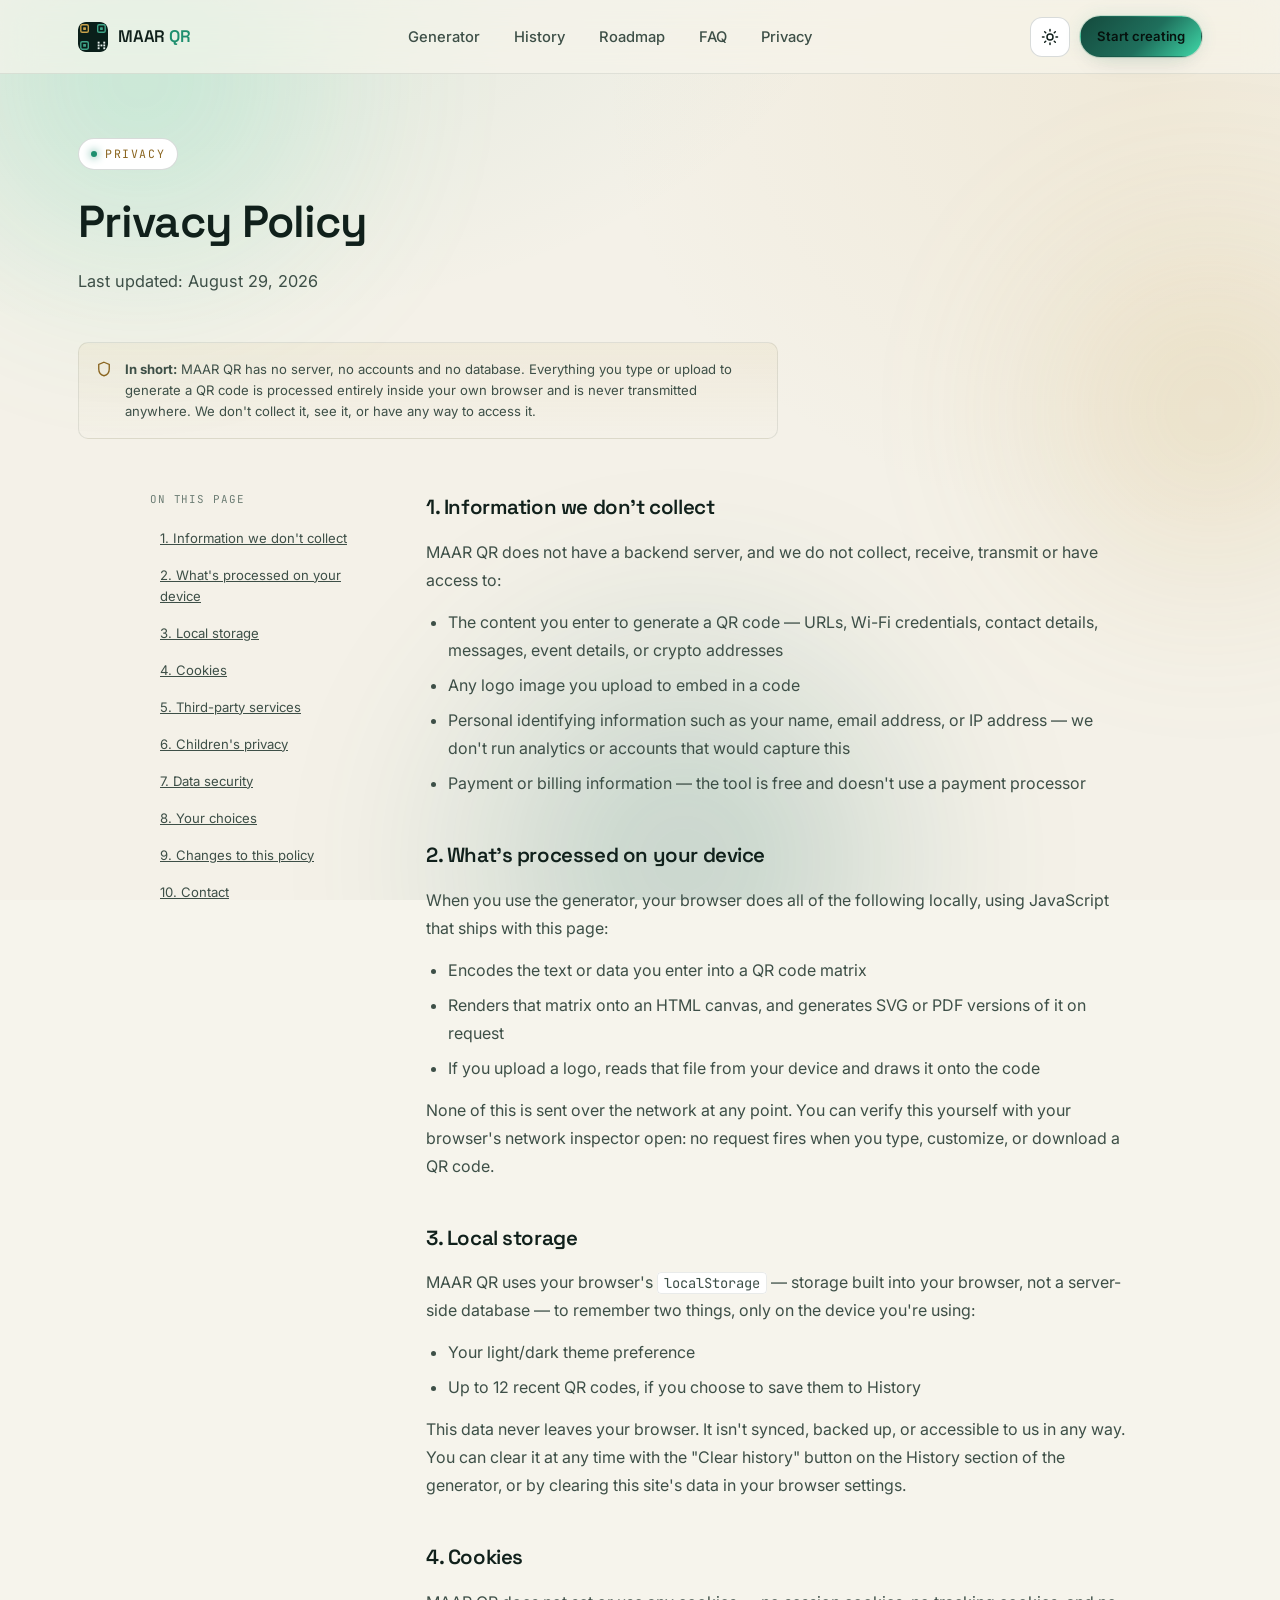
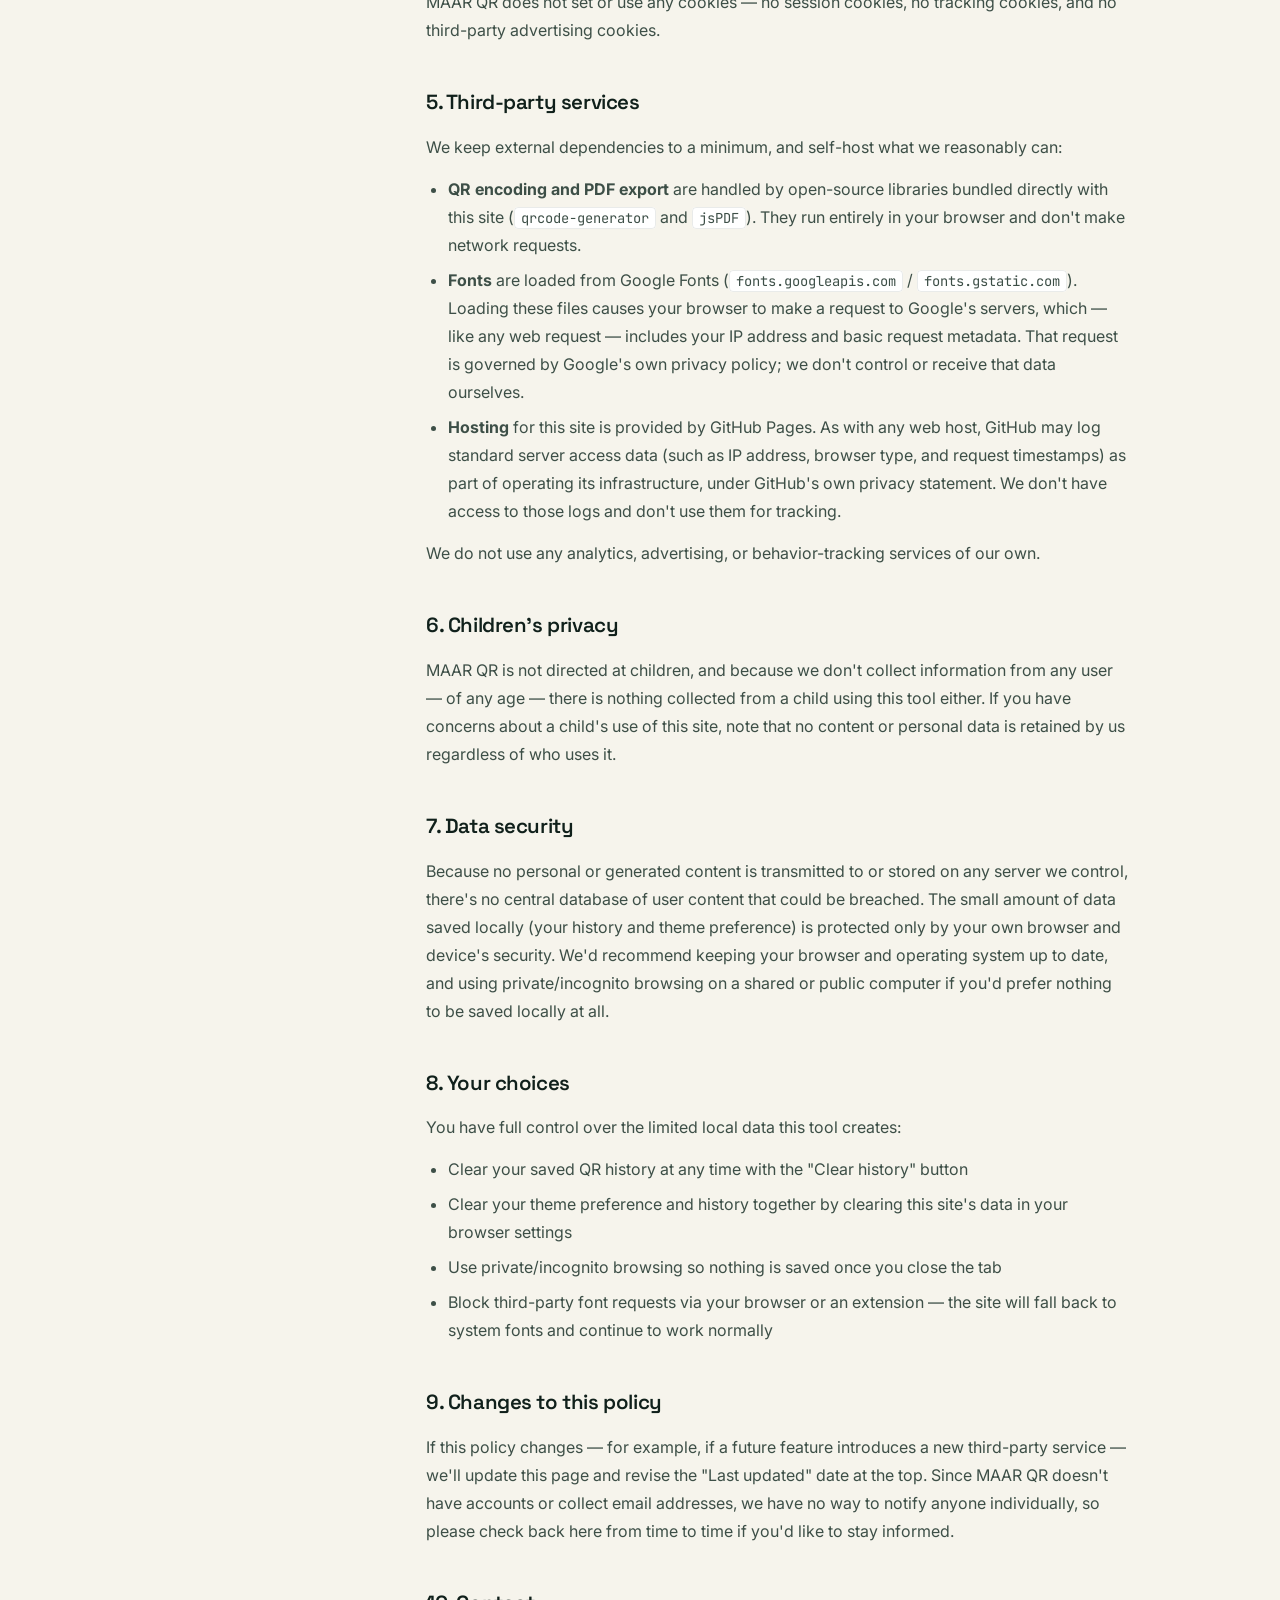
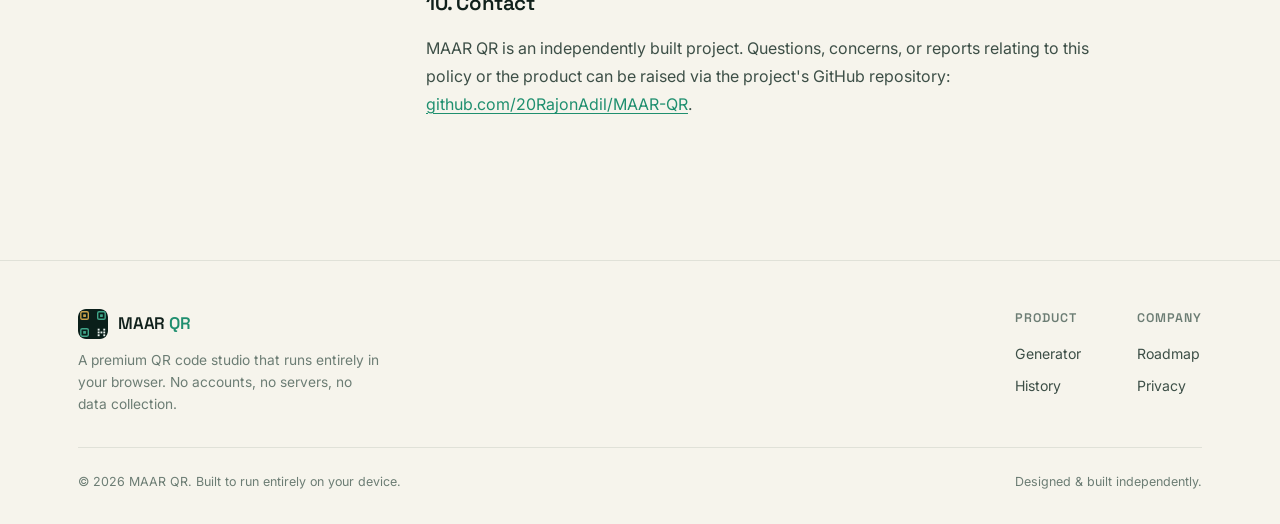
==== privacy.html @ c6dc69b6 "Add a proper, standalone Privacy Policy page - New privacy.html: a real legal document (own URL, ind" ====
<!DOCTYPE html>
<html lang="en">
<head>
<meta charset="UTF-8">
<meta name="viewport" content="width=device-width, initial-scale=1.0">
<title>Privacy Policy — MAAR QR</title>
<meta name="description" content="MAAR QR's privacy policy: what data is (and isn't) collected, how local storage is used, and the third-party services this site relies on.">
<meta name="theme-color" content="#0a1f1a">
<meta name="color-scheme" content="dark light">
<meta name="author" content="MAAR QR">
<meta name="robots" content="index, follow">
<link rel="canonical" href="https://20rajonadil.github.io/MAAR-QR/privacy.html">

<!-- Open Graph -->
<meta property="og:title" content="Privacy Policy — MAAR QR">
<meta property="og:description" content="What data MAAR QR does and doesn't collect, and how the small amount of local data it uses is handled.">
<meta property="og:type" content="website">
<meta property="og:url" content="https://20rajonadil.github.io/MAAR-QR/privacy.html">
<meta property="og:image" content="https://20rajonadil.github.io/MAAR-QR/icons/icon-512.png">
<meta property="og:site_name" content="MAAR QR">

<!-- Favicon & icons -->
<link rel="icon" type="image/svg+xml" href="icons/favicon.svg">
<link rel="icon" type="image/png" sizes="32x32" href="icons/favicon-32.png">
<link rel="apple-touch-icon" sizes="180x180" href="icons/apple-touch-icon.png">
<link rel="alternate icon" href="icons/favicon-32.png">
<link rel="manifest" href="site.webmanifest">

<!-- Fonts -->
<link rel="preconnect" href="https://fonts.googleapis.com">
<link rel="preconnect" href="https://fonts.gstatic.com" crossorigin>
<link href="https://fonts.googleapis.com/css2?family=Space+Grotesk:wght@500;600;700&family=Inter:wght@400;500;600;700&family=JetBrains+Mono:wght@400;500&display=swap" rel="stylesheet">

<link rel="stylesheet" href="css/styles.css">
</head>
<body>

<a class="skip-link" href="#main-content">Skip to content</a>

<div class="ambient" aria-hidden="true">
  <div class="orb orb--1"></div>
  <div class="orb orb--2"></div>
  <div class="orb orb--3"></div>
  <div class="grain"></div>
</div>

<header class="site-header">
  <nav class="nav" aria-label="Primary">
    <a href="index.html#top" class="brand">
      <img src="icons/favicon.svg" alt="" class="brand__mark">
      <span class="brand__name">MAAR <em>QR</em></span>
    </a>
    <ul class="nav__links" id="navLinks">
      <li><a href="index.html#generator">Generator</a></li>
      <li><a href="index.html#history">History</a></li>
      <li><a href="index.html#roadmap">Roadmap</a></li>
      <li><a href="index.html#faq">FAQ</a></li>
      <li><a href="privacy.html" aria-current="page">Privacy</a></li>
    </ul>
    <div class="nav__actions">
      <button class="theme-toggle" id="themeToggle" type="button" aria-label="Toggle dark or light theme">
        <svg class="moon" viewBox="0 0 24 24" fill="none" stroke="currentColor" stroke-width="2" stroke-linecap="round"><path d="M21 12.79A9 9 0 1111.21 3 7 7 0 0021 12.79z"/></svg>
        <svg class="sun" viewBox="0 0 24 24" fill="none" stroke="currentColor" stroke-width="2" stroke-linecap="round"><circle cx="12" cy="12" r="4"/><path d="M12 2v2M12 20v2M4.9 4.9l1.4 1.4M17.7 17.7l1.4 1.4M2 12h2M20 12h2M4.9 19.1l1.4-1.4M17.7 6.3l1.4-1.4"/></svg>
      </button>
      <a href="index.html#generator" class="btn btn--primary btn--sm">Start creating</a>
      <button class="nav__toggle" id="navToggle" type="button" aria-label="Toggle menu" aria-expanded="false">
        <svg viewBox="0 0 24 24" fill="none" stroke="currentColor" stroke-width="2" stroke-linecap="round"><path d="M4 7h16M4 12h16M4 17h16"/></svg>
      </button>
    </div>
  </nav>
</header>

<main id="top" role="main">
<div id="main-content" tabindex="-1"></div>

  <section class="section" style="padding-top:64px;">
    <div class="container">
      <div class="section__head" style="max-width:70ch;">
        <span class="eyebrow"><span class="dot"></span> Privacy</span>
        <h1 style="font-size:clamp(2rem, 4vw, 2.8rem); margin:16px 0 10px;">Privacy Policy</h1>
        <p class="legal-updated">Last updated: August 29, 2026</p>
      </div>

      <div class="privacy-note" style="max-width:70ch; margin:28px 0 52px;">
        <svg viewBox="0 0 24 24" fill="none" stroke="currentColor" stroke-width="1.8"><path d="M12 3l7 3v6c0 4.5-3 8-7 9-4-1-7-4.5-7-9V6l7-3z"/></svg>
        <p><strong>In short:</strong> MAAR QR has no server, no accounts and no database. Everything you type or upload to generate a QR code is processed entirely inside your own browser and is never transmitted anywhere. We don't collect it, see it, or have any way to access it.</p>
      </div>

      <div class="legal-layout">
        <nav class="legal-toc" aria-label="Sections of this policy">
          <span>On this page</span>
          <a href="#collect">1. Information we don't collect</a>
          <a href="#device">2. What's processed on your device</a>
          <a href="#storage">3. Local storage</a>
          <a href="#cookies">4. Cookies</a>
          <a href="#third-party">5. Third-party services</a>
          <a href="#children">6. Children's privacy</a>
          <a href="#security">7. Data security</a>
          <a href="#choices">8. Your choices</a>
          <a href="#changes">9. Changes to this policy</a>
          <a href="#contact">10. Contact</a>
        </nav>

        <div class="legal-body">
          <h2 id="collect">1. Information we don't collect</h2>
          <p>MAAR QR does not have a backend server, and we do not collect, receive, transmit or have access to:</p>
          <ul>
            <li>The content you enter to generate a QR code — URLs, Wi-Fi credentials, contact details, messages, event details, or crypto addresses</li>
            <li>Any logo image you upload to embed in a code</li>
            <li>Personal identifying information such as your name, email address, or IP address — we don't run analytics or accounts that would capture this</li>
            <li>Payment or billing information — the tool is free and doesn't use a payment processor</li>
          </ul>

          <h2 id="device">2. What's processed on your device</h2>
          <p>When you use the generator, your browser does all of the following locally, using JavaScript that ships with this page:</p>
          <ul>
            <li>Encodes the text or data you enter into a QR code matrix</li>
            <li>Renders that matrix onto an HTML canvas, and generates SVG or PDF versions of it on request</li>
            <li>If you upload a logo, reads that file from your device and draws it onto the code</li>
          </ul>
          <p>None of this is sent over the network at any point. You can verify this yourself with your browser's network inspector open: no request fires when you type, customize, or download a QR code.</p>

          <h2 id="storage">3. Local storage</h2>
          <p>MAAR QR uses your browser's <code>localStorage</code> — storage built into your browser, not a server-side database — to remember two things, only on the device you're using:</p>
          <ul>
            <li>Your light/dark theme preference</li>
            <li>Up to 12 recent QR codes, if you choose to save them to History</li>
          </ul>
          <p>This data never leaves your browser. It isn't synced, backed up, or accessible to us in any way. You can clear it at any time with the "Clear history" button on the History section of the generator, or by clearing this site's data in your browser settings.</p>

          <h2 id="cookies">4. Cookies</h2>
          <p>MAAR QR does not set or use any cookies — no session cookies, no tracking cookies, and no third-party advertising cookies.</p>

          <h2 id="third-party">5. Third-party services</h2>
          <p>We keep external dependencies to a minimum, and self-host what we reasonably can:</p>
          <ul>
            <li><strong>QR encoding and PDF export</strong> are handled by open-source libraries bundled directly with this site (<code>qrcode-generator</code> and <code>jsPDF</code>). They run entirely in your browser and don't make network requests.</li>
            <li><strong>Fonts</strong> are loaded from Google Fonts (<code>fonts.googleapis.com</code> / <code>fonts.gstatic.com</code>). Loading these files causes your browser to make a request to Google's servers, which — like any web request — includes your IP address and basic request metadata. That request is governed by Google's own privacy policy; we don't control or receive that data ourselves.</li>
            <li><strong>Hosting</strong> for this site is provided by GitHub Pages. As with any web host, GitHub may log standard server access data (such as IP address, browser type, and request timestamps) as part of operating its infrastructure, under GitHub's own privacy statement. We don't have access to those logs and don't use them for tracking.</li>
          </ul>
          <p>We do not use any analytics, advertising, or behavior-tracking services of our own.</p>

          <h2 id="children">6. Children's privacy</h2>
          <p>MAAR QR is not directed at children, and because we don't collect information from any user — of any age — there is nothing collected from a child using this tool either. If you have concerns about a child's use of this site, note that no content or personal data is retained by us regardless of who uses it.</p>

          <h2 id="security">7. Data security</h2>
          <p>Because no personal or generated content is transmitted to or stored on any server we control, there's no central database of user content that could be breached. The small amount of data saved locally (your history and theme preference) is protected only by your own browser and device's security. We'd recommend keeping your browser and operating system up to date, and using private/incognito browsing on a shared or public computer if you'd prefer nothing to be saved locally at all.</p>

          <h2 id="choices">8. Your choices</h2>
          <p>You have full control over the limited local data this tool creates:</p>
          <ul>
            <li>Clear your saved QR history at any time with the "Clear history" button</li>
            <li>Clear your theme preference and history together by clearing this site's data in your browser settings</li>
            <li>Use private/incognito browsing so nothing is saved once you close the tab</li>
            <li>Block third-party font requests via your browser or an extension — the site will fall back to system fonts and continue to work normally</li>
          </ul>

          <h2 id="changes">9. Changes to this policy</h2>
          <p>If this policy changes — for example, if a future feature introduces a new third-party service — we'll update this page and revise the "Last updated" date at the top. Since MAAR QR doesn't have accounts or collect email addresses, we have no way to notify anyone individually, so please check back here from time to time if you'd like to stay informed.</p>

          <h2 id="contact">10. Contact</h2>
          <p>MAAR QR is an independently built project. Questions, concerns, or reports relating to this policy or the product can be raised via the project's GitHub repository: <a href="https://github.com/20RajonAdil/MAAR-QR/issues" target="_blank" rel="noopener noreferrer">github.com/20RajonAdil/MAAR-QR</a>.</p>
        </div>
      </div>
    </div>
  </section>

</main>

<footer class="site-footer">
  <div class="container">
    <div class="footer__grid">
      <div class="footer__brand">
        <a href="index.html#top" class="brand">
          <img src="icons/favicon.svg" alt="" class="brand__mark">
          <span class="brand__name">MAAR <em>QR</em></span>
        </a>
        <p>A premium QR code studio that runs entirely in your browser. No accounts, no servers, no data collection.</p>
      </div>
      <div class="footer__links">
        <div class="footer__col">
          <h4>Product</h4>
          <a href="index.html#generator">Generator</a>
          <a href="index.html#history">History</a>
        </div>
        <div class="footer__col">
          <h4>Company</h4>
          <a href="index.html#roadmap">Roadmap</a>
          <a href="privacy.html">Privacy</a>
        </div>
      </div>
    </div>
    <div class="footer__bottom">
      <span>© <span id="year"></span> MAAR QR. Built to run entirely on your device.</span>
      <span>Designed &amp; built independently.</span>
    </div>
  </div>
</footer>

<script>
  // Self-contained: this page doesn't load the generator/app.js, so theme,
  // mobile nav and scroll-reveal are handled directly here.
  (() => {
    'use strict';
    const root = document.documentElement;
    const savedTheme = localStorage.getItem('maarqr-theme');
    if (savedTheme) {
      root.setAttribute('data-theme', savedTheme);
    } else if (window.matchMedia('(prefers-color-scheme: light)').matches) {
      root.setAttribute('data-theme', 'light');
    }
    document.getElementById('themeToggle')?.addEventListener('click', () => {
      const next = root.getAttribute('data-theme') === 'light' ? 'dark' : 'light';
      root.setAttribute('data-theme', next);
      localStorage.setItem('maarqr-theme', next);
    });

    const navToggle = document.getElementById('navToggle');
    const navLinks = document.getElementById('navLinks');
    navToggle?.addEventListener('click', () => {
      const open = navLinks.classList.toggle('is-open');
      navToggle.setAttribute('aria-expanded', String(open));
    });
    navLinks?.querySelectorAll('a').forEach(a => a.addEventListener('click', () => {
      navLinks.classList.remove('is-open');
    }));

    const yearEl = document.getElementById('year');
    if (yearEl) yearEl.textContent = new Date().getFullYear();
  })();
</script>

</body>
</html>
---- css/styles.css ----
/* ==========================================================================
   MAAR QR — Design System
   Space Grotesk (display) / Inter (body) / JetBrains Mono (data)
   ========================================================================== */

:root{
  /* ---- Dark (default) palette ---- */
  --void:#050f0c;
  --bg-0:#081a15;
  --bg-1:#0b241d;
  --surface:#0f2a23;
  --surface-2:#12332a;
  --border:rgba(234,243,239,0.09);
  --border-strong:rgba(234,243,239,0.16);
  --text-0:#eaf3ef;
  --text-1:#b7cbc3;
  --text-2:#7f978d;
  --emerald:#1f6f5c;
  --emerald-bright:#3fd8a8;
  --teal:#12665c;
  --gold:#c9a24b;
  --gold-bright:#e6c775;
  --danger:#d16a5b;

  --grad-emerald: linear-gradient(135deg,#144a3d 0%,#1f6f5c 55%,#3fd8a8 100%);
  --grad-gold: linear-gradient(135deg,#8a6d2c 0%,#c9a24b 55%,#eccf87 100%);

  --shadow-soft: 0 1px 2px rgba(0,0,0,0.24), 0 12px 32px -12px rgba(0,0,0,0.55);
  --shadow-lift: 0 2px 4px rgba(0,0,0,0.3), 0 24px 48px -16px rgba(0,0,0,0.6);
  --glow-emerald: 0 0 0 1px rgba(63,216,168,0.25), 0 0 24px rgba(63,216,168,0.16);
  --glow-gold: 0 0 0 1px rgba(230,199,117,0.3), 0 0 22px rgba(230,199,117,0.18);

  --radius-s:10px;
  --radius-m:16px;
  --radius-l:24px;
  --radius-xl:32px;

  --font-display:'Space Grotesk', system-ui, sans-serif;
  --font-body:'Inter', system-ui, sans-serif;
  --font-mono:'JetBrains Mono', ui-monospace, monospace;

  --ease-out: cubic-bezier(.16,1,.3,1);
  --ease-soft: cubic-bezier(.4,0,.2,1);

  color-scheme: dark;
}

html[data-theme="light"]{
  --void:#f4f1e8;
  --bg-0:#f6f4ec;
  --bg-1:#ffffff;
  --surface:#ffffff;
  --surface-2:#f0ede2;
  --border:rgba(16,32,27,0.09);
  --border-strong:rgba(16,32,27,0.16);
  --text-0:#10201b;
  --text-1:#3d4f47;
  --text-2:#6c7d74;
  --emerald:#1f6f5c;
  --emerald-bright:#1f8f6f;
  --teal:#0f5c52;
  --gold:#a3792b;
  --gold-bright:#8a6520;

  --shadow-soft: 0 1px 2px rgba(16,32,27,0.06), 0 12px 28px -14px rgba(16,32,27,0.18);
  --shadow-lift: 0 2px 6px rgba(16,32,27,0.08), 0 24px 44px -18px rgba(16,32,27,0.22);
  --glow-emerald: 0 0 0 1px rgba(31,143,111,0.18), 0 0 18px rgba(31,143,111,0.12);
  --glow-gold: 0 0 0 1px rgba(138,101,32,0.22), 0 0 18px rgba(138,101,32,0.12);
  color-scheme: light;
}

*,*::before,*::after{box-sizing:border-box;}
html{scroll-behavior:smooth;}
@media (prefers-reduced-motion: reduce){
  html{scroll-behavior:auto;}
  *,*::before,*::after{animation-duration:0.001ms !important; animation-iteration-count:1 !important; transition-duration:0.001ms !important; scroll-behavior:auto !important;}
}

body{
  margin:0;
  background:var(--bg-0);
  color:var(--text-0);
  font-family:var(--font-body);
  font-size:16px;
  line-height:1.6;
  -webkit-font-smoothing:antialiased;
  transition:background .5s var(--ease-soft), color .5s var(--ease-soft);
  overflow-x:hidden;
}

h1,h2,h3,h4{
  font-family:var(--font-display);
  font-weight:600;
  letter-spacing:-0.02em;
  margin:0;
  color:var(--text-0);
}
p{margin:0;}
a{color:inherit;}
button{font-family:inherit;}
::selection{background:rgba(63,216,168,0.28); color:var(--text-0);}

:focus-visible{
  outline:2px solid var(--emerald-bright);
  outline-offset:3px;
  border-radius:6px;
}

.container{
  max-width:1180px;
  margin:0 auto;
  padding:0 28px;
}

/* ---------------------------------------------------------------------- */
/* Ambient background                                                     */
/* ---------------------------------------------------------------------- */
.ambient{
  position:fixed;
  inset:0;
  z-index:-1;
  overflow:hidden;
  background:
    radial-gradient(1200px 700px at 12% -10%, rgba(31,111,92,0.35), transparent 60%),
    radial-gradient(1000px 800px at 90% 10%, rgba(201,162,75,0.10), transparent 55%),
    var(--void);
  transition:background .6s var(--ease-soft);
}
html[data-theme="light"] .ambient{
  background:
    radial-gradient(1200px 700px at 12% -10%, rgba(31,143,111,0.10), transparent 60%),
    radial-gradient(1000px 800px at 90% 10%, rgba(201,162,75,0.10), transparent 55%),
    var(--void);
}
.orb{
  position:absolute;
  border-radius:50%;
  filter:blur(90px);
  opacity:.55;
  will-change:transform;
}
html[data-theme="light"] .orb{opacity:.28;}
.orb--1{width:520px;height:520px;top:-180px;left:-120px;background:radial-gradient(circle,#3fd8a8,transparent 70%);animation:drift1 46s ease-in-out infinite;}
.orb--2{width:460px;height:460px;top:20%;right:-160px;background:radial-gradient(circle,#c9a24b,transparent 70%);animation:drift2 54s ease-in-out infinite;}
.orb--3{width:600px;height:600px;bottom:-260px;left:30%;background:radial-gradient(circle,#12665c,transparent 70%);animation:drift3 60s ease-in-out infinite;}

@keyframes drift1{0%,100%{transform:translate(0,0) scale(1);}50%{transform:translate(60px,80px) scale(1.08);}}
@keyframes drift2{0%,100%{transform:translate(0,0) scale(1);}50%{transform:translate(-70px,50px) scale(0.95);}}
@keyframes drift3{0%,100%{transform:translate(0,0) scale(1);}50%{transform:translate(40px,-60px) scale(1.05);}}

.grain{
  position:absolute; inset:0;
  background-image:url("data:image/svg+xml,%3Csvg xmlns='http://www.w3.org/2000/svg' width='120' height='120'%3E%3Cfilter id='n'%3E%3CfeTurbulence type='fractalNoise' baseFrequency='0.85' numOctaves='2' stitchTiles='stitch'/%3E%3C/filter%3E%3Crect width='100%25' height='100%25' filter='url(%23n)' opacity='0.035'/%3E%3C/svg%3E");
  mix-blend-mode:overlay;
  pointer-events:none;
}

/* ---------------------------------------------------------------------- */
/* Header / nav                                                           */
/* ---------------------------------------------------------------------- */
.site-header{
  position:sticky; top:0; z-index:50;
  backdrop-filter:blur(16px) saturate(140%);
  background:color-mix(in srgb, var(--bg-0) 72%, transparent);
  border-bottom:1px solid var(--border);
}
.nav{
  position:relative;
  display:flex; align-items:center; justify-content:space-between;
  padding:16px 28px;
  max-width:1180px; margin:0 auto;
}
.brand{
  display:flex; align-items:center; gap:10px;
  font-family:var(--font-display); font-weight:600; font-size:1.05rem;
  letter-spacing:-0.01em;
  text-decoration:none; color:var(--text-0);
}
.brand__mark{width:30px;height:30px; border-radius:8px; display:block;}
.brand__name{white-space:nowrap;}
.brand__name em{font-style:normal; color:var(--emerald-bright);}

.nav__links{
  display:flex; gap:6px; align-items:center;
  list-style:none; margin:0; padding:0;
}
.nav__links a{
  text-decoration:none; color:var(--text-1); font-size:.92rem; font-weight:500;
  padding:9px 14px; border-radius:100px;
  transition:color .25s var(--ease-soft), background .25s var(--ease-soft);
}
.nav__links a:hover{color:var(--text-0); background:var(--surface-2);}

.nav__actions{display:flex; align-items:center; gap:10px;}

.theme-toggle{
  width:40px; height:40px; border-radius:12px;
  border:1px solid var(--border-strong);
  background:var(--surface);
  color:var(--text-0);
  display:grid; place-items:center;
  cursor:pointer;
  transition:box-shadow .3s var(--ease-soft), transform .2s var(--ease-soft), border-color .3s;
}
.theme-toggle:hover{box-shadow:var(--glow-emerald); border-color:var(--border-strong); transform:translateY(-1px);}
.theme-toggle svg{width:18px;height:18px;}
.theme-toggle .sun{display:none;}
html[data-theme="light"] .theme-toggle .moon{display:none;}
html[data-theme="light"] .theme-toggle .sun{display:block;}

.nav__toggle{
  display:none;
  width:40px;height:40px; border-radius:12px;
  border:1px solid var(--border-strong); background:var(--surface); color:var(--text-0);
  cursor:pointer;
}

/* ---------------------------------------------------------------------- */
/* Buttons                                                                */
/* ---------------------------------------------------------------------- */
.btn{
  --btn-shadow: var(--shadow-soft);
  position:relative;
  display:inline-flex; align-items:center; justify-content:center; gap:8px;
  padding:13px 24px;
  font-family:var(--font-body); font-weight:600; font-size:.92rem;
  border-radius:100px;
  border:1px solid transparent;
  cursor:pointer;
  text-decoration:none;
  transition:transform .25s var(--ease-out), box-shadow .35s var(--ease-soft), background .3s var(--ease-soft), border-color .3s var(--ease-soft);
  white-space:nowrap;
}
.btn:active{transform:translateY(1px) scale(.99);}
.btn--primary{
  background:var(--grad-emerald);
  color:#06120e;
  box-shadow:var(--btn-shadow), var(--glow-emerald);
}
.btn--primary:hover{transform:translateY(-2px); box-shadow:var(--shadow-lift), var(--glow-emerald);}
.btn--gold{
  background:var(--grad-gold);
  color:#241b06;
  box-shadow:var(--btn-shadow), var(--glow-gold);
}
.btn--gold:hover{transform:translateY(-2px); box-shadow:var(--shadow-lift), var(--glow-gold);}
.btn--ghost{
  background:var(--surface);
  color:var(--text-0);
  border-color:var(--border-strong);
}
.btn--ghost:hover{border-color:var(--emerald-bright); box-shadow:var(--glow-emerald); transform:translateY(-1px);}
.btn--sm{padding:9px 16px; font-size:.82rem;}
.btn--icon{padding:11px; border-radius:12px;}
.btn svg{width:16px;height:16px; flex-shrink:0;}
.btn:disabled{opacity:.45; cursor:not-allowed; transform:none !important;}

/* ---------------------------------------------------------------------- */
/* Cards / surfaces                                                       */
/* ---------------------------------------------------------------------- */
.card{
  background:var(--surface);
  border:1px solid var(--border);
  border-radius:var(--radius-l);
  box-shadow:var(--shadow-soft);
  transition:box-shadow .4s var(--ease-soft), border-color .4s var(--ease-soft), transform .4s var(--ease-soft);
}
.card--float{animation:float 8s ease-in-out infinite;}
@keyframes float{0%,100%{transform:translateY(0);}50%{transform:translateY(-8px);}}

.eyebrow{
  display:inline-flex; align-items:center; gap:8px;
  font-family:var(--font-mono); font-size:.72rem; letter-spacing:.14em; text-transform:uppercase;
  color:var(--gold-bright);
  padding:6px 12px;
  border:1px solid var(--border-strong);
  border-radius:100px;
  background:var(--surface);
}
.eyebrow .dot{width:6px;height:6px;border-radius:50%;background:var(--emerald-bright); box-shadow:0 0 8px var(--emerald-bright);}

/* ---------------------------------------------------------------------- */
/* Hero                                                                    */
/* ---------------------------------------------------------------------- */
.hero{
  padding:88px 0 64px;
  position:relative;
  overflow:hidden;
  isolation:isolate;
}
.floating-lines{
  position:absolute; inset:0;
  width:100%; height:100%;
  z-index:0;
  pointer-events:none;
  opacity:.9;
  -webkit-mask-image:linear-gradient(to bottom, transparent, black 12%, black 88%, transparent);
  mask-image:linear-gradient(to bottom, transparent, black 12%, black 88%, transparent);
}
html[data-theme="light"] .floating-lines{opacity:.8;}
.hero__grid{
  position:relative;
  z-index:1;
}
.hero__grid{
  display:grid;
  grid-template-columns:1.05fr 0.95fr;
  gap:56px;
  align-items:center;
}
.hero__title{
  font-size:clamp(2.6rem, 5vw, 4rem);
  line-height:1.04;
  margin:20px 0 22px;
}
.hero__title .accent{
  background:var(--grad-emerald);
  -webkit-background-clip:text; background-clip:text; color:transparent;
}
.hero__desc{
  font-size:1.08rem;
  color:var(--text-1);
  max-width:46ch;
  margin-bottom:32px;
}
.hero__actions{display:flex; gap:14px; flex-wrap:wrap; margin-bottom:36px;}
.hero__trust{
  display:flex; gap:26px; flex-wrap:wrap;
}
.trust-item{display:flex; align-items:center; gap:8px; font-size:.86rem; color:var(--text-2);}
.trust-item svg{width:16px;height:16px; color:var(--emerald-bright); flex-shrink:0;}

.hero__preview{
  position:relative;
}
.preview-card{
  position:relative;
  padding:32px;
  display:flex; flex-direction:column; align-items:center; gap:20px;
}
.preview-card__stage{
  position:relative;
  width:100%;
  aspect-ratio:1/1;
  max-width:320px;
  border-radius:var(--radius-m);
  background:var(--bg-1);
  border:1px solid var(--border);
  display:grid; place-items:center;
  overflow:hidden;
}
.preview-card__stage canvas{width:82%; height:82%; image-rendering:pixelate;}
.scan-beam{
  position:absolute; left:6%; right:6%; height:2px;
  background:linear-gradient(90deg, transparent, var(--emerald-bright), transparent);
  box-shadow:0 0 14px var(--emerald-bright);
  animation:scan 3.2s ease-in-out infinite;
  opacity:.85;
}
@keyframes scan{0%{top:8%;}50%{top:88%;}100%{top:8%;}}
.preview-card__meta{
  width:100%; display:flex; justify-content:space-between; align-items:center;
  font-family:var(--font-mono); font-size:.76rem; color:var(--text-2);
}
.preview-card__meta .pulse{width:7px;height:7px;border-radius:50%;background:var(--emerald-bright); box-shadow:0 0 8px var(--emerald-bright); animation:pulse 1.6s ease-in-out infinite;}
@keyframes pulse{0%,100%{opacity:.4;}50%{opacity:1;}}
.preview-card__input{width:100%;}

/* ---------------------------------------------------------------------- */
/* Section shell                                                          */
/* ---------------------------------------------------------------------- */
.section{padding:88px 0;}
.section--tight{padding:56px 0;}
.section__head{
  max-width:640px;
  margin-bottom:48px;
}
.section__head h2{font-size:clamp(1.8rem, 3vw, 2.4rem); margin:16px 0 12px;}
.section__head p{color:var(--text-1); font-size:1.02rem;}
.section-divider{
  height:1px;
  background:linear-gradient(90deg, transparent, var(--border-strong), transparent);
  border:0; margin:0;
}

/* ---------------------------------------------------------------------- */
/* Generator                                                               */
/* ---------------------------------------------------------------------- */
.generator{
  display:grid;
  grid-template-columns:1.15fr 0.85fr;
  gap:28px;
  align-items:start;
}
.panel{
  padding:28px;
}
.panel__title{
  display:flex; align-items:center; justify-content:space-between;
  margin-bottom:20px;
}
.panel__title h3{font-size:1.1rem;}

.type-grid{
  display:grid;
  grid-template-columns:repeat(4, 1fr);
  gap:8px;
  margin-bottom:24px;
}
.type-btn{
  display:flex; flex-direction:column; align-items:center; gap:6px;
  padding:14px 8px;
  border-radius:var(--radius-s);
  border:1px solid var(--border);
  background:var(--bg-1);
  color:var(--text-1);
  cursor:pointer;
  font-size:.72rem; font-weight:600;
  transition:all .25s var(--ease-soft);
}
.type-btn svg{width:18px;height:18px;}
.type-btn:hover{border-color:var(--border-strong); color:var(--text-0); transform:translateY(-2px);}
.type-btn[aria-pressed="true"]{
  border-color:var(--emerald-bright);
  color:var(--text-0);
  background:linear-gradient(180deg, rgba(63,216,168,0.12), rgba(63,216,168,0.03));
  box-shadow:var(--glow-emerald);
}

.field{margin-bottom:16px;}
.field label{
  display:block; font-size:.8rem; font-weight:600; color:var(--text-1); margin-bottom:8px;
}
.field-row{display:grid; grid-template-columns:1fr 1fr; gap:14px;}
.input, .select, textarea.input{
  width:100%;
  padding:12px 14px;
  border-radius:var(--radius-s);
  border:1px solid var(--border-strong);
  background:var(--bg-1);
  color:var(--text-0);
  font-family:var(--font-mono);
  font-size:.88rem;
  transition:border-color .25s var(--ease-soft), box-shadow .25s var(--ease-soft), background .25s;
}
.input::placeholder{color:var(--text-2); font-family:var(--font-body);}
.input:focus, .select:focus, textarea.input:focus{
  outline:none; border-color:var(--emerald-bright);
  box-shadow:0 0 0 4px rgba(63,216,168,0.14);
}
textarea.input{resize:vertical; min-height:90px; font-family:var(--font-body);}
.select{appearance:none; cursor:pointer; background-image:url("data:image/svg+xml,%3Csvg xmlns='http://www.w3.org/2000/svg' width='16' height='16' viewBox='0 0 24 24' fill='none' stroke='%237f978d' stroke-width='2'%3E%3Cpath d='M6 9l6 6 6-6'/%3E%3C/svg%3E"); background-repeat:no-repeat; background-position:right 12px center; padding-right:36px;}

.data-forms > div{display:none;}
.data-forms > div.active{display:block; animation:fadeIn .35s var(--ease-out);}
@keyframes fadeIn{from{opacity:0; transform:translateY(4px);} to{opacity:1; transform:translateY(0);}}

/* Customization accordion */
.accordion{border-top:1px solid var(--border); margin-top:8px;}
.accordion__item{border-bottom:1px solid var(--border);}
.accordion__trigger{
  width:100%; display:flex; align-items:center; justify-content:space-between;
  padding:16px 2px; background:none; border:0; color:var(--text-0);
  font-family:var(--font-display); font-weight:600; font-size:.95rem; cursor:pointer;
}
.accordion__trigger svg{width:16px;height:16px; transition:transform .3s var(--ease-soft); color:var(--text-2);}
.accordion__trigger[aria-expanded="true"] svg{transform:rotate(180deg);}
.accordion__panel{
  max-height:0; overflow:hidden;
  transition:max-height .4s var(--ease-soft);
}
.accordion__panel.open{max-height:900px;}
.accordion__inner{padding:4px 2px 22px;}

.swatch-row{display:flex; align-items:center; gap:12px;}
.swatch{
  width:44px; height:44px; border-radius:12px; border:1px solid var(--border-strong);
  cursor:pointer; padding:0; overflow:hidden;
}
.range-row{display:flex; align-items:center; gap:14px;}
.range-row input[type="range"]{flex:1; accent-color:var(--emerald-bright);}
.range-value{font-family:var(--font-mono); font-size:.78rem; color:var(--text-2); min-width:38px; text-align:right;}

.segmented{display:flex; border:1px solid var(--border-strong); border-radius:var(--radius-s); overflow:hidden;}
.segmented button{
  flex:1; padding:10px; background:var(--bg-1); border:0; color:var(--text-1); cursor:pointer;
  font-size:.82rem; font-weight:600; transition:all .2s var(--ease-soft);
  border-right:1px solid var(--border-strong);
}
.segmented button:last-child{border-right:0;}
.segmented button[aria-pressed="true"]{background:var(--emerald); color:#eafff6;}

.logo-drop{
  border:1.5px dashed var(--border-strong);
  border-radius:var(--radius-s);
  padding:18px; text-align:center; cursor:pointer;
  color:var(--text-2); font-size:.82rem;
  transition:border-color .25s, color .25s;
}
.logo-drop:hover{border-color:var(--emerald-bright); color:var(--text-1);}

.output-actions{display:flex; flex-wrap:wrap; gap:10px; margin-top:22px;}

.privacy-note{
  display:flex; gap:12px; align-items:flex-start;
  padding:16px; margin-top:24px;
  border-radius:var(--radius-s);
  background:linear-gradient(180deg, rgba(201,162,75,0.08), transparent);
  border:1px solid var(--border);
}
.privacy-note svg{width:18px;height:18px; color:var(--gold-bright); flex-shrink:0; margin-top:1px;}
.privacy-note p{font-size:.82rem; color:var(--text-1);}
.privacy-note a{color:var(--emerald-bright); font-weight:600; text-decoration:underline; text-underline-offset:2px; white-space:nowrap;}

/* ---------------------------------------------------------------------- */
/* Legal document layout (Privacy Policy)                                 */
/* ---------------------------------------------------------------------- */
.legal-updated{color:var(--text-2); font-size:.88rem;}
.legal-layout{
  display:grid; grid-template-columns:220px 1fr; gap:56px; align-items:start;
  max-width:980px; margin:0 auto;
}
.legal-toc{
  position:sticky; top:96px;
  display:flex; flex-direction:column; gap:2px;
  font-size:.82rem;
}
.legal-toc span{
  font-family:var(--font-mono); font-size:.68rem; letter-spacing:.08em; text-transform:uppercase;
  color:var(--text-2); margin-bottom:10px;
}
.legal-toc a{
  padding:7px 10px; border-radius:var(--radius-s); color:var(--text-1);
  transition:background .2s, color .2s;
}
.legal-toc a:hover{background:var(--surface); color:var(--emerald-bright);}
.legal-body h2{
  font-size:1.28rem; margin:0 0 14px; scroll-margin-top:100px;
}
.legal-body > h2:not(:first-child){margin-top:42px;}
.legal-body p{color:var(--text-1); line-height:1.75; margin-bottom:14px;}
.legal-body ul{color:var(--text-1); line-height:1.75; margin:0 0 14px; padding-left:22px;}
.legal-body li{margin-bottom:7px;}
.legal-body a{color:var(--emerald-bright); text-decoration:underline; text-underline-offset:3px;}
.legal-body code{
  font-family:var(--font-mono); font-size:.86em;
  background:var(--surface); border:1px solid var(--border); border-radius:4px;
  padding:1px 6px;
}
@media (max-width:860px){
  .legal-layout{grid-template-columns:1fr; gap:26px;}
  .legal-toc{
    position:static; flex-direction:row; flex-wrap:wrap; gap:8px;
  }
  .legal-toc span{width:100%; margin-bottom:2px;}
  .legal-toc a{padding:5px 10px; background:var(--surface); border:1px solid var(--border);}
}

/* ---------------------------------------------------------------------- */
/* History                                                                 */
/* ---------------------------------------------------------------------- */
.history-grid{
  display:grid; grid-template-columns:repeat(auto-fill, minmax(160px,1fr)); gap:14px;
}
.history-item{
  padding:14px; display:flex; flex-direction:column; gap:10px; align-items:center;
  cursor:pointer;
}
.history-item canvas{width:100%; aspect-ratio:1/1; border-radius:8px; background:var(--bg-1);}
.history-item span{font-size:.72rem; font-family:var(--font-mono); color:var(--text-2); text-align:center; overflow:hidden; text-overflow:ellipsis; white-space:nowrap; width:100%;}
.history-empty{
  padding:40px; text-align:center; color:var(--text-2); font-size:.9rem;
  border:1px dashed var(--border-strong); border-radius:var(--radius-m); grid-column:1/-1;
}

/* ---------------------------------------------------------------------- */
/* Coming soon                                                            */
/* ---------------------------------------------------------------------- */
.coming-grid{
  display:grid; grid-template-columns:repeat(3, 1fr); gap:20px;
}
.coming-card{
  padding:26px; position:relative; overflow:hidden;
}
.coming-card__badge{
  position:absolute; top:20px; right:20px;
  font-family:var(--font-mono); font-size:.64rem; letter-spacing:.1em; text-transform:uppercase;
  padding:5px 10px; border-radius:100px;
  background:var(--surface-2); color:var(--gold-bright); border:1px solid var(--border-strong);
}
.coming-card svg{width:26px;height:26px; color:var(--emerald-bright); margin-bottom:16px;}
.coming-card h3{font-size:1.02rem; margin-bottom:8px;}
.coming-card p{font-size:.86rem; color:var(--text-2); line-height:1.55;}

/* ---------------------------------------------------------------------- */
/* Feature strip                                                          */
/* ---------------------------------------------------------------------- */
.feature-grid{display:grid; grid-template-columns:repeat(4,1fr); gap:18px;}
.feature{padding:24px;}
.feature svg{width:22px;height:22px; color:var(--gold-bright); margin-bottom:14px;}
.feature h3{font-size:.98rem; margin-bottom:6px;}
.feature p{font-size:.84rem; color:var(--text-2); line-height:1.5;}

/* ---------------------------------------------------------------------- */
/* Footer                                                                  */
/* ---------------------------------------------------------------------- */
.site-footer{
  border-top:1px solid var(--border);
  padding:48px 0 32px;
  margin-top:40px;
}
.footer__grid{
  display:flex; justify-content:space-between; flex-wrap:wrap; gap:32px; margin-bottom:32px;
}
.footer__brand p{color:var(--text-2); font-size:.86rem; max-width:34ch; margin-top:10px;}
.footer__links{display:flex; gap:56px; flex-wrap:wrap;}
.footer__col h4{font-size:.78rem; text-transform:uppercase; letter-spacing:.08em; color:var(--text-2); margin-bottom:14px;}
.footer__col a{display:block; font-size:.88rem; color:var(--text-1); text-decoration:none; margin-bottom:10px; transition:color .2s;}
.footer__col a:hover{color:var(--emerald-bright);}
.footer__bottom{
  display:flex; justify-content:space-between; align-items:center; flex-wrap:wrap; gap:10px;
  font-size:.78rem; color:var(--text-2);
  padding-top:24px; border-top:1px solid var(--border);
}

/* ---------------------------------------------------------------------- */
/* Toast                                                                   */
/* ---------------------------------------------------------------------- */
.toast{
  position:fixed; bottom:28px; left:50%; transform:translate(-50%, 20px);
  background:var(--surface); border:1px solid var(--border-strong); color:var(--text-0);
  padding:13px 20px; border-radius:100px; font-size:.86rem; font-weight:500;
  box-shadow:var(--shadow-lift);
  display:flex; align-items:center; gap:10px;
  opacity:0; pointer-events:none; z-index:200;
  transition:opacity .3s var(--ease-soft), transform .3s var(--ease-soft);
}
.toast svg{width:16px;height:16px; color:var(--emerald-bright);}
.toast.show{opacity:1; transform:translate(-50%, 0); pointer-events:auto;}

/* ---------------------------------------------------------------------- */
/* Utility                                                                 */
/* ---------------------------------------------------------------------- */
.visually-hidden{position:absolute; width:1px; height:1px; overflow:hidden; clip:rect(0 0 0 0); white-space:nowrap;}
.skip-link{
  position:absolute; top:-100px; left:16px; z-index:999;
  background:var(--emerald-bright); color:#06120e;
  padding:12px 20px; border-radius:100px; font-weight:600; font-size:.88rem;
  text-decoration:none;
  transition:top .25s var(--ease-soft);
}
.skip-link:focus{top:16px;}
.reveal{opacity:0; transform:translateY(18px); transition:opacity .7s var(--ease-out), transform .7s var(--ease-out);}
.reveal.in{opacity:1; transform:translateY(0);}

/* ---------------------------------------------------------------------- */
/* Responsive                                                             */
/* ---------------------------------------------------------------------- */
@media (max-width: 980px){
  .hero__grid{grid-template-columns:1fr; gap:44px;}
  .generator{grid-template-columns:1fr;}
  .scanner{grid-template-columns:1fr;}
  .coming-grid{grid-template-columns:repeat(2,1fr);}
  .feature-grid{grid-template-columns:repeat(2,1fr);}
  .nav__links{display:none;}
  .nav__links.is-open{
    display:flex; flex-direction:column; align-items:stretch; gap:2px;
    position:absolute; top:100%; left:0; right:0;
    padding:12px 20px 20px;
    background:var(--bg-0);
    border-bottom:1px solid var(--border);
    box-shadow:var(--shadow-lift);
  }
  .nav__links.is-open a{padding:12px 14px;}
  .nav__toggle{display:block;}
}
@media (max-width: 640px){
  .container{padding:0 18px;}
  .type-grid{grid-template-columns:repeat(3,1fr);}
  .coming-grid{grid-template-columns:1fr;}
  .feature-grid{grid-template-columns:1fr;}
  .field-row{grid-template-columns:1fr;}
  .footer__grid{flex-direction:column;}
  .hero{padding:60px 0 40px;}
  .section{padding:56px 0;}
}
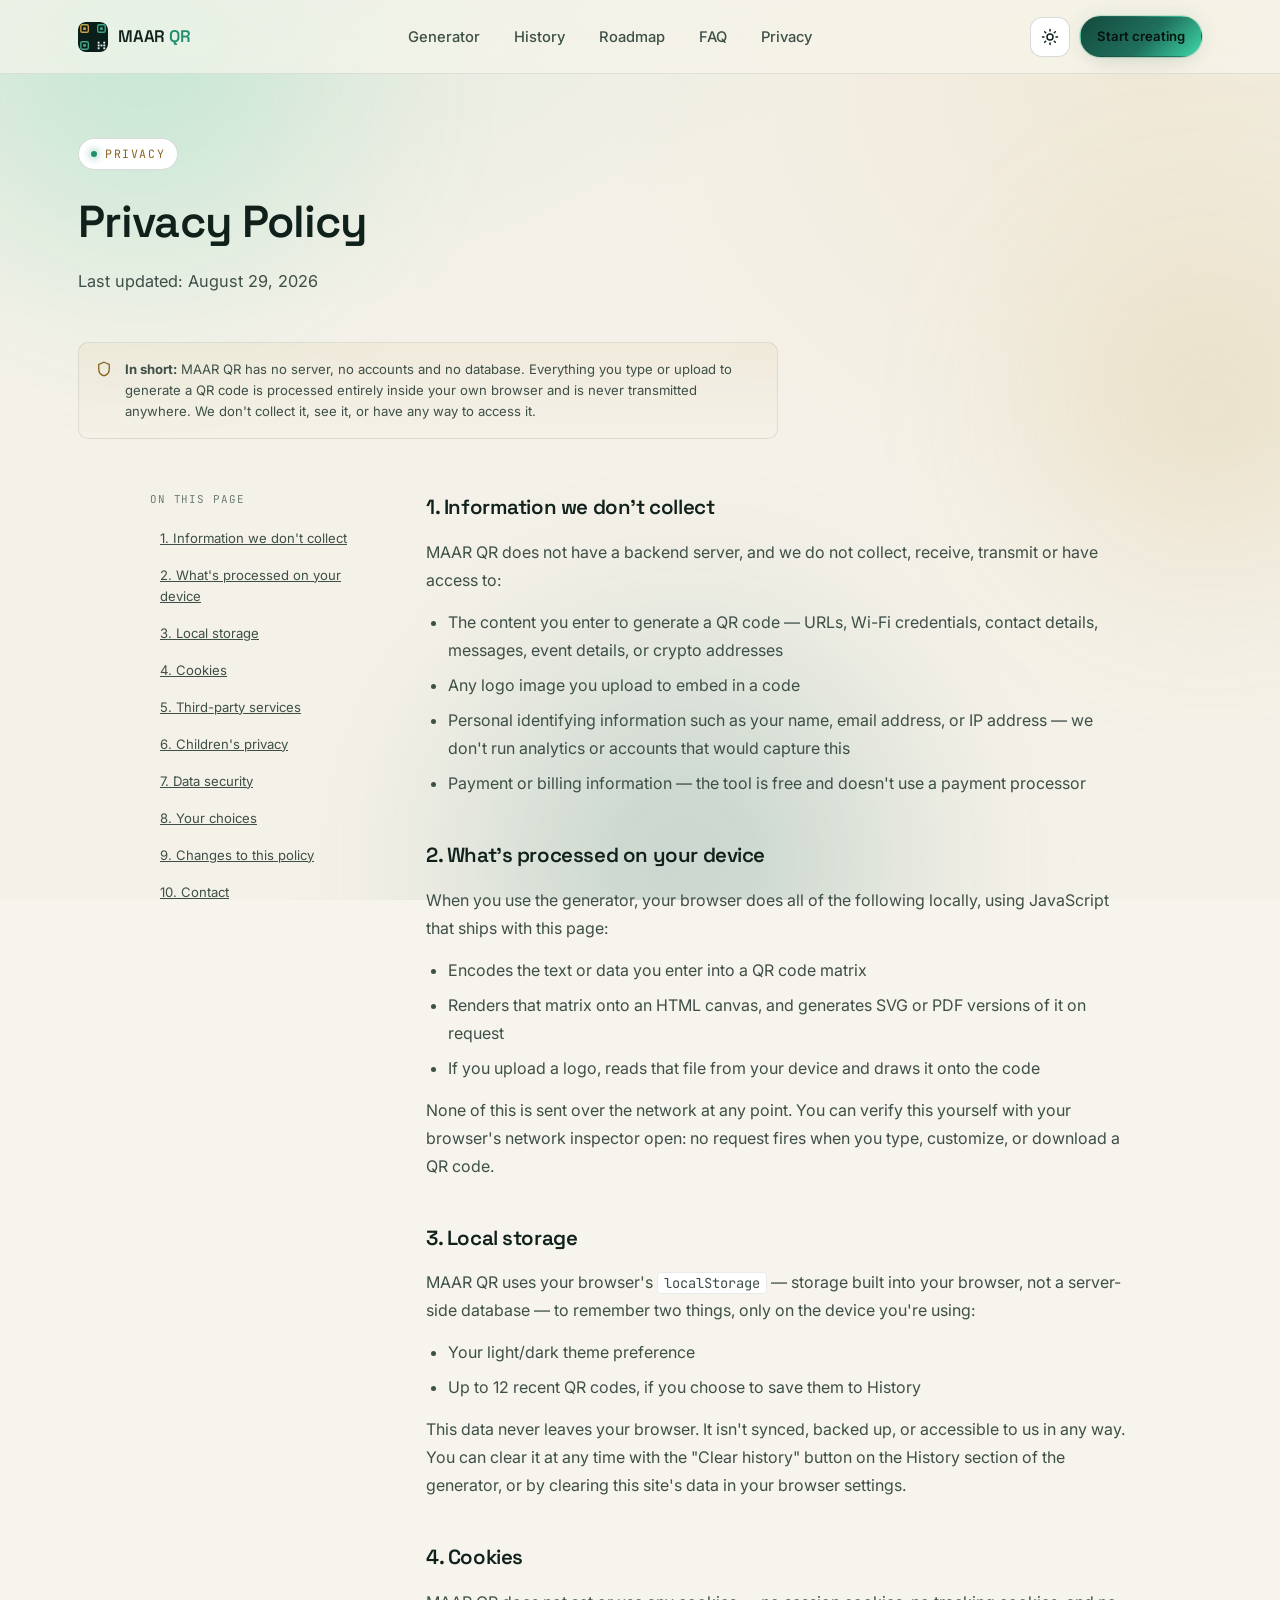
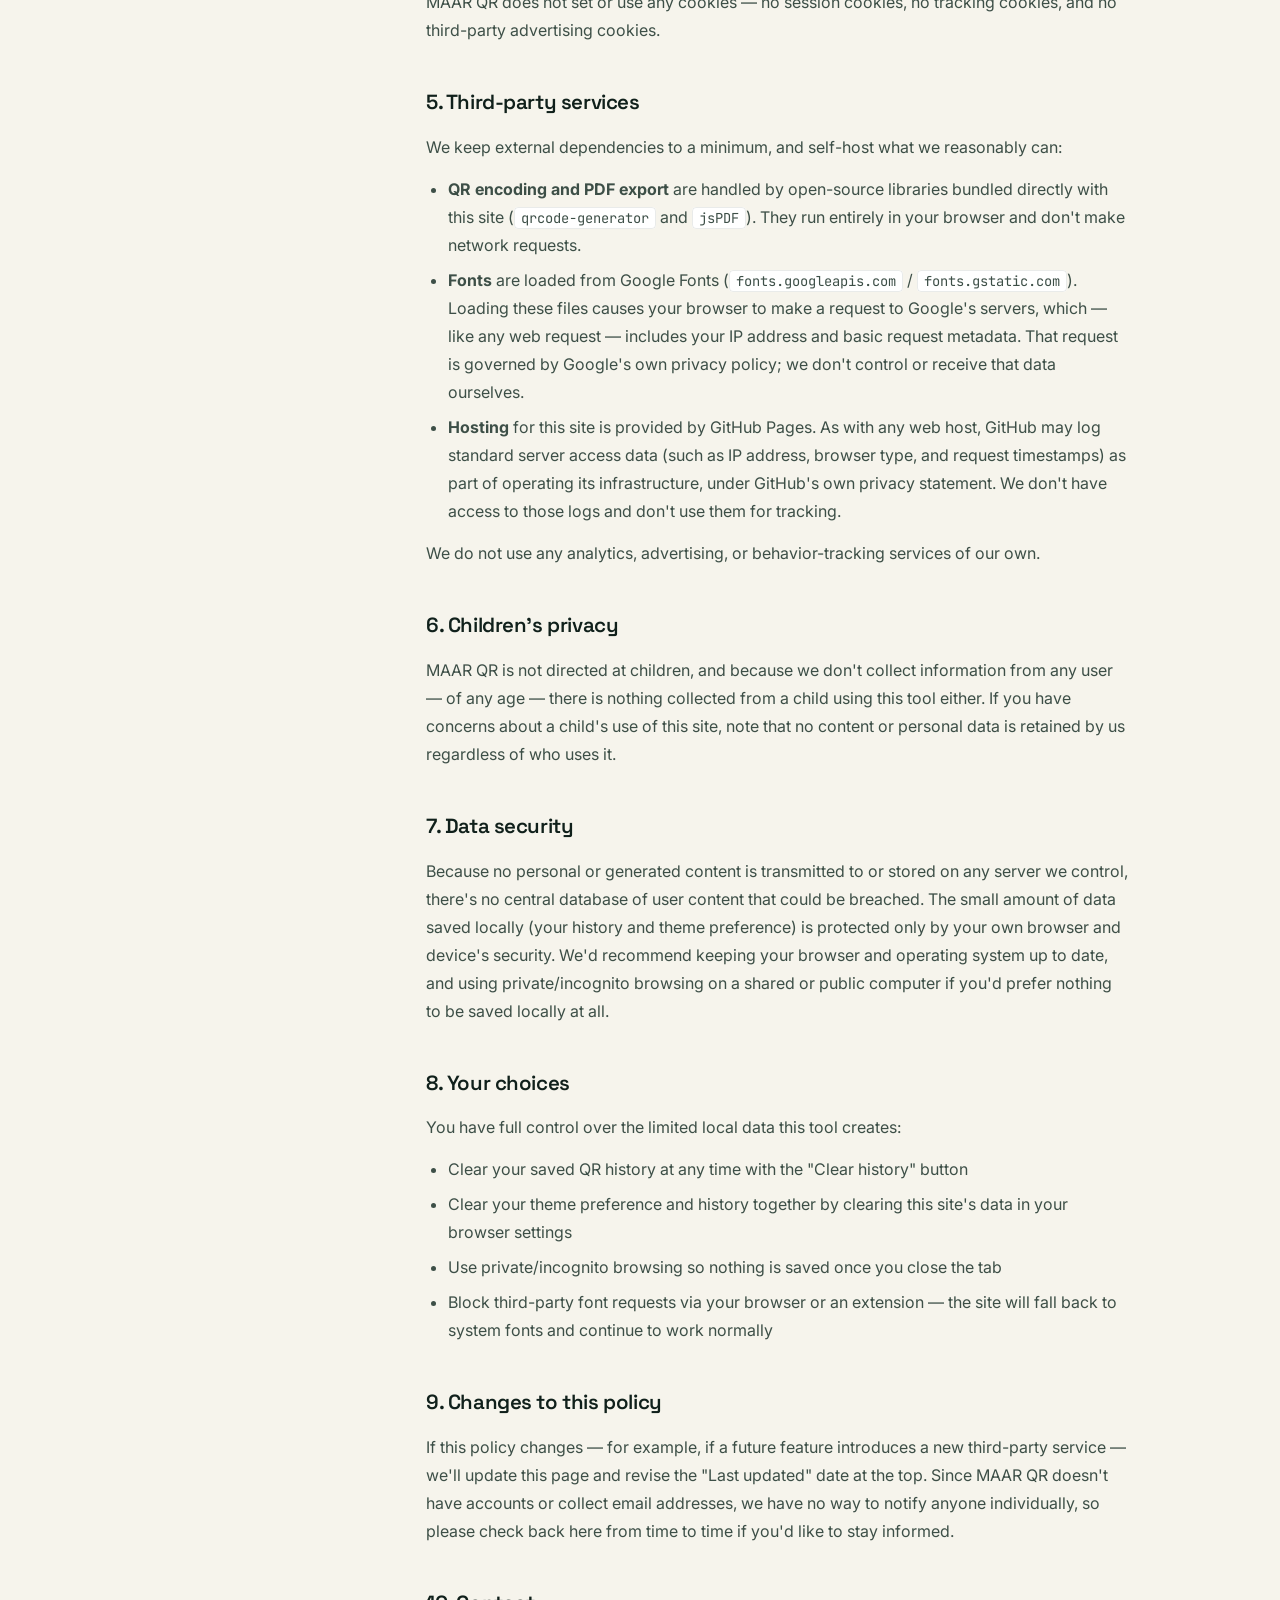
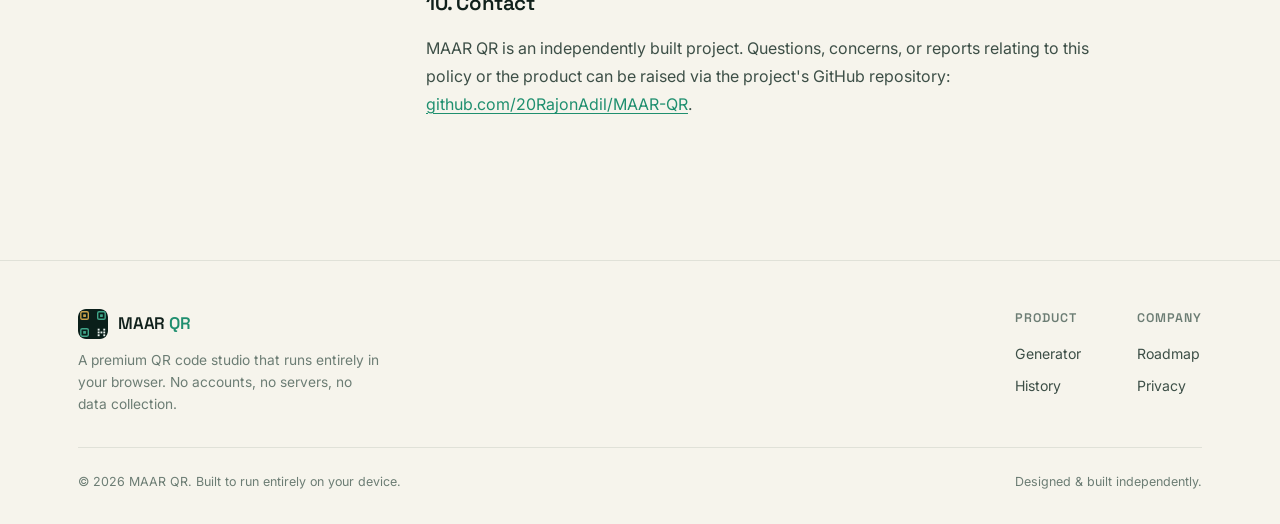
==== commit fd7a3d18: "Fix mobile header overflow; add glare/specular shine to all buttons Mobile fix: - The header's 'Star" ====
--- a/privacy.html
+++ b/privacy.html
@@ -197,6 +197,8 @@
   </div>
 </footer>
 
+<script src="js/button-shine.js" defer></script>
+
 <script>
   // Self-contained: this page doesn't load the generator/app.js, so theme,
   // mobile nav and scroll-reveal are handled directly here.
--- a/css/styles.css
+++ b/css/styles.css
@@ -194,6 +194,7 @@
 .nav__actions{display:flex; align-items:center; gap:10px;}
 
 .theme-toggle{
+  position:relative; overflow:hidden; z-index:0;
   width:40px; height:40px; border-radius:12px;
   border:1px solid var(--border-strong);
   background:var(--surface);
@@ -209,6 +210,7 @@
 html[data-theme="light"] .theme-toggle .sun{display:block;}
 
 .nav__toggle{
+  position:relative; overflow:hidden; z-index:0;
   display:none;
   width:40px;height:40px; border-radius:12px;
   border:1px solid var(--border-strong); background:var(--surface); color:var(--text-0);
@@ -220,7 +222,10 @@
 /* ---------------------------------------------------------------------- */
 .btn{
   --btn-shadow: var(--shadow-soft);
+  --shine-x:50%; --shine-y:50%; --shine-o:0;
   position:relative;
+  overflow:hidden;
+  z-index:0;
   display:inline-flex; align-items:center; justify-content:center; gap:8px;
   padding:13px 24px;
   font-family:var(--font-body); font-weight:600; font-size:.92rem;
@@ -254,6 +259,51 @@
 .btn--icon{padding:11px; border-radius:12px;}
 .btn svg{width:16px;height:16px; flex-shrink:0;}
 .btn:disabled{opacity:.45; cursor:not-allowed; transform:none !important;}
+
+/* ---------------------------------------------------------------------- */
+/* Button shine — glare sweep on hover + cursor-follow specular highlight.
+   Applied to every button-like control site-wide. Both effects live on
+   ::before/::after with a negative z-index so they always render behind
+   the button's own text/icon (never on top of it, no matter how plain
+   the button's markup is) and are clipped to the button's own shape by
+   its overflow:hidden — they can't bleed outside it.                    */
+/* ---------------------------------------------------------------------- */
+.btn, .theme-toggle, .nav__toggle, .type-btn{
+  --shine-x:50%; --shine-y:50%; --shine-o:0;
+}
+.btn::before, .theme-toggle::before, .nav__toggle::before, .type-btn::before{
+  content:'';
+  position:absolute; inset:0;
+  z-index:-1;
+  border-radius:inherit;
+  background:radial-gradient(210px circle at var(--shine-x) var(--shine-y), rgba(255,255,255,.4), transparent 70%);
+  opacity:var(--shine-o);
+  transition:opacity .25s ease;
+  pointer-events:none;
+}
+.btn::after, .theme-toggle::after, .nav__toggle::after, .type-btn::after{
+  content:'';
+  position:absolute;
+  top:-30%; left:-70%;
+  width:55%; height:160%;
+  background:linear-gradient(100deg, transparent, rgba(255,255,255,.5), transparent);
+  transform:translateX(-40%) skewX(-18deg);
+  z-index:-1;
+  pointer-events:none;
+  transition:transform .7s var(--ease-out);
+}
+.btn:hover::after, .btn:focus-visible::after,
+.theme-toggle:hover::after, .theme-toggle:focus-visible::after,
+.nav__toggle:hover::after, .nav__toggle:focus-visible::after,
+.type-btn:hover::after, .type-btn:focus-visible::after{
+  transform:translateX(420%) skewX(-18deg);
+}
+@media (prefers-reduced-motion: reduce){
+  .btn::before, .btn::after, .theme-toggle::before, .theme-toggle::after,
+  .nav__toggle::before, .nav__toggle::after, .type-btn::before, .type-btn::after{
+    transition:none; display:none;
+  }
+}
 
 /* ---------------------------------------------------------------------- */
 /* Cards / surfaces                                                       */
@@ -408,6 +458,7 @@
   margin-bottom:24px;
 }
 .type-btn{
+  position:relative; overflow:hidden; z-index:0;
   display:flex; flex-direction:column; align-items:center; gap:6px;
   padding:14px 8px;
   border-radius:var(--radius-s);
@@ -674,6 +725,14 @@
   .nav__links.is-open a{padding:12px 14px;}
   .nav__toggle{display:block;}
 }
+@media (max-width: 560px){
+  /* The header CTA duplicates the hero's own "Create a QR code" button
+     and the hamburger menu's "Generator" link, and doesn't fit next to
+     the theme toggle + menu button on narrow phones without overflowing
+     past the edge of the screen — so it's dropped at this width rather
+     than left to clip. */
+  .nav__actions .btn--primary{display:none;}
+}
 @media (max-width: 640px){
   .container{padding:0 18px;}
   .type-grid{grid-template-columns:repeat(3,1fr);}
